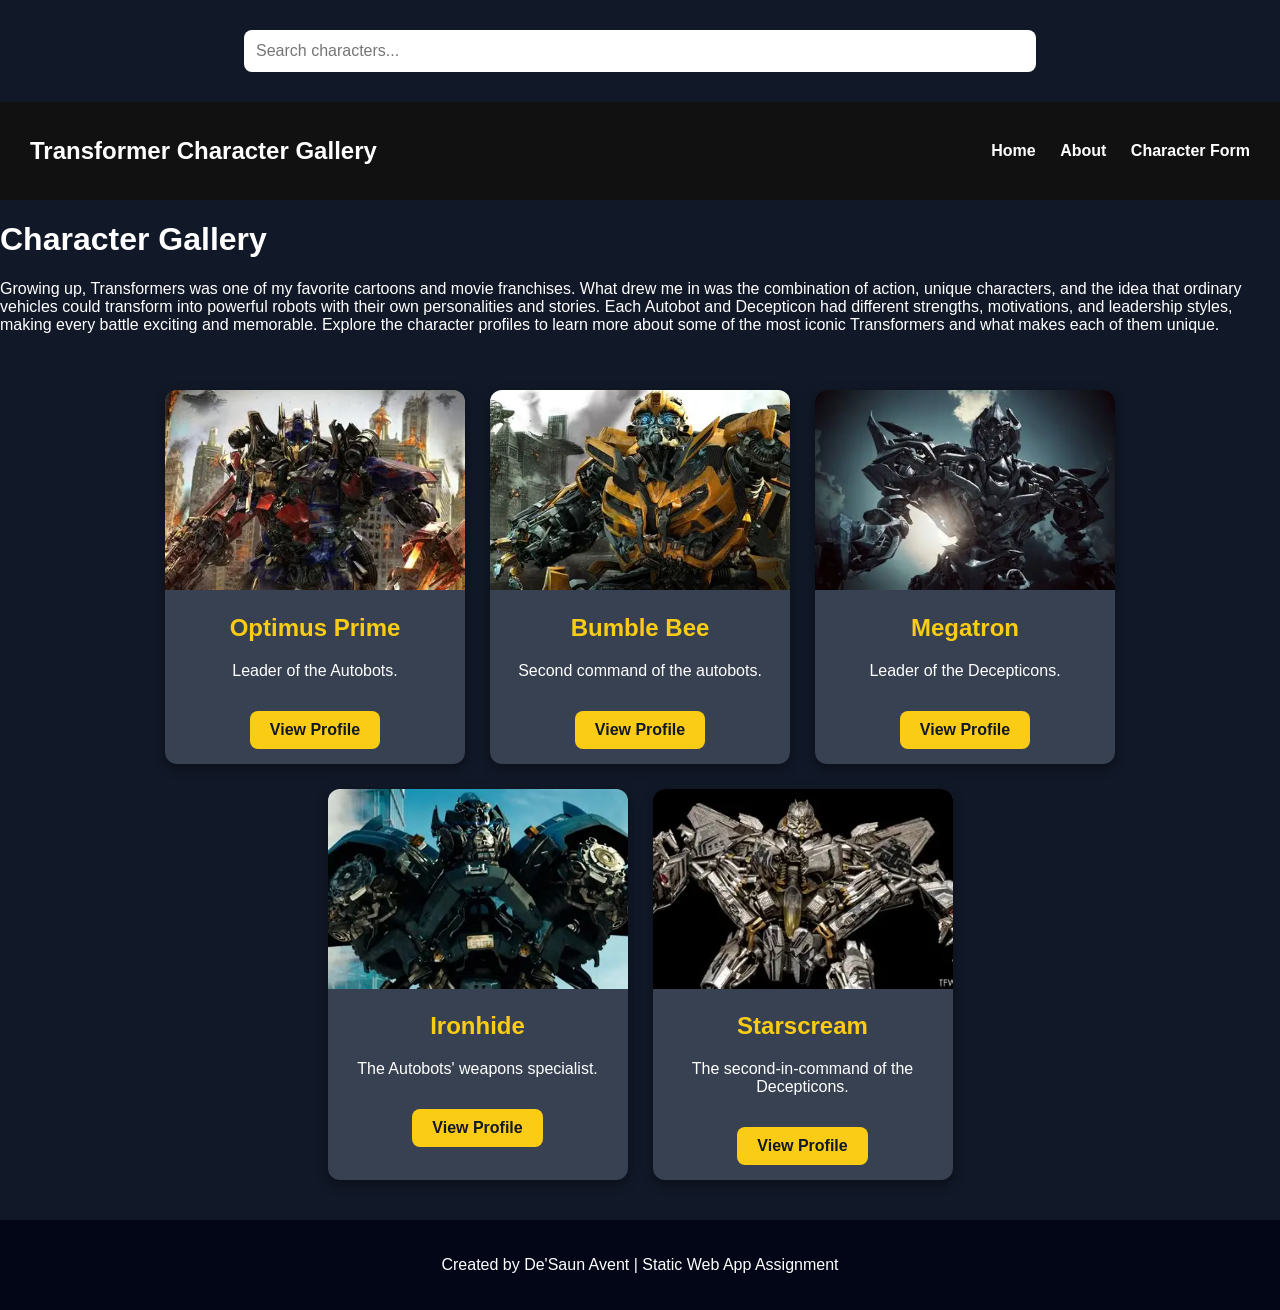
==== src/main/resources/static/index.html @ 92bd2fff "Add static files" ====
<!DOCTYPE html>
<html lang = "en">
<head>
    <meta charset="UTF-8">
     <meta name="viewport" content="width=device-width, initial-scale=1">
    <title>Character Gallery</title>
    <link rel="stylesheet" href="style.css" />
</head>

<body>
   <input 
  type="text" 
  id="searchBar" 
  placeholder="Search characters..." 
  onkeyup="searchCharacters()"
>
    <nav>
    <h2>Transformer Character Gallery</h2>

    <div class="nav-links">
        <a href="index.html">Home</a>
        <a href="about.html">About</a>
        <a href="form.html">Character Form</a>
    </div>
</nav>
     <header class="Transformers">
    <h1> Character Gallery</h1>
    <p> Growing up, Transformers was one of my favorite cartoons and movie franchises. What drew me in was the combination of action, unique characters, and the idea that ordinary vehicles could transform into powerful robots with their own personalities and stories. Each Autobot and Decepticon had different strengths, motivations, and leadership styles, making every battle exciting and memorable. Explore the character profiles to learn more about some of the most iconic Transformers and what makes each of them unique.</p>
    </header>
    
<main>
    <section class="gallery">
        <div class="card">
<img src="OptimusPrime.webp" >
<h2>Optimus Prime</h2>
<p> Leader of the Autobots.</p>
<a href="optimusprime.html" class="button">View Profile</a>
      
</div>
      <div class="card">
        <img src="BumbleBee.webp" >
        <h2>Bumble Bee</h2>
        <p>Second command of the autobots.</p>
        <a href="bumblebee.html" class="button">View Profile</a>
      </div>
 <div class="card">
        <img src="Megatron.webp" alt="Megatron">
        <h2>Megatron</h2>
        <p>Leader of the Decepticons.</p>
        <a href="megatron.html" class="button">View Profile</a>
      </div>
      <div class="card">
    <img src="Ironhide.webp" alt="Ironhide">

    <h2>Ironhide</h2>

    <p>The Autobots' weapons specialist.</p>

    <a href="ironhide.html" class="button">
        View Profile
    </a>
</div>
<div class="card">
    <img src="Starscream.webp" alt="Starscream">

    <h2>Starscream</h2>

    <p>The second-in-command of the Decepticons.</p>

    <a href="starscream.html" class="button">
        View Profile
    </a>
</div>
    </section>
  </main>
  <footer>
    <p>Created by De'Saun Avent | Static Web App Assignment</p>
  </footer>
<script src="script.js"></script>
</body>
</html>
---- src/main/resources/static/style.css ----
body {
  margin: 0;
  font-family: Arial, sans-serif;
  background: #111827;
  color: white;
}

nav {
  background: #020617;
  padding: 15px 30px;
  display: flex;
  justify-content: space-between;
  align-items: center;
}

nav a {
  color: #facc15;
  text-decoration: none;
  font-weight: bold;
}

.hero {
  text-align: center;
  padding: 60px 20px;
  background: #1f2937;
}

.hero h1 {
  font-size: 42px;
  margin-bottom: 10px;
}

.hero p {
  color: #d1d5db;
}

.gallery {
  display: flex;
  justify-content: center;
  gap: 25px;
  flex-wrap: wrap;
  padding: 40px;
}

.card {
  background: #374151;
  width: 300px;
  border-radius: 12px;
  overflow: hidden;
  text-align: center;
  box-shadow: 0 4px 12px rgba(0,0,0,0.4);
}

.card img {
  width: 100%;
  height: 200px;
  object-fit: cover;
}

.card h2 {
  color: #facc15;
}

.card p {
  padding: 0 15px;
}

.button {
  display: inline-block;
  margin: 15px;
  padding: 10px 20px;
  background: #facc15;
  color: #111827;
  text-decoration: none;
  font-weight: bold;
  border-radius: 8px;
}

.button:hover {
  background: #fde047;
}

.character-page {
  max-width: 700px;
  margin: 40px auto;
  padding: 20px;
  text-align: center;
}

.character-page img {
  max-width: 100%;
  border-radius: 12px;
}

.character-page ul {
  text-align: left;
  display: inline-block;
}

footer {
  text-align: center;
  padding: 20px;
  background: #020617;
}
.back-button {
    display: block;
    width: 180px;      
    margin: 30px auto;
    text-align: center;

    padding: 12px;
    background-color: #facc15;
    color: white;
    text-decoration: none;
    border-radius: 8px;
}
#searchBar {
    display: block;
    width: 60%;
    margin: 30px auto;
    padding: 12px;
    border-radius: 8px;
    border: none;
    font-size: 16px;
}

form {
    display: flex;
    flex-direction: column;
    gap: 12px;
    text-align: left;
}

form input,
form select,
form textarea {
    padding: 10px;
    border-radius: 8px;
    border: none;
}

textarea {
    min-height: 120px;
}
nav {
    display: flex;
    justify-content: space-between;
    align-items: center;
    background-color: #111;
    padding: 15px 30px;
}

.nav-links a {
    color: white;
    text-decoration: none;
    margin-left: 20px;
    font-weight: bold;
}

.nav-links a:hover {
    color: #ffc107;
}
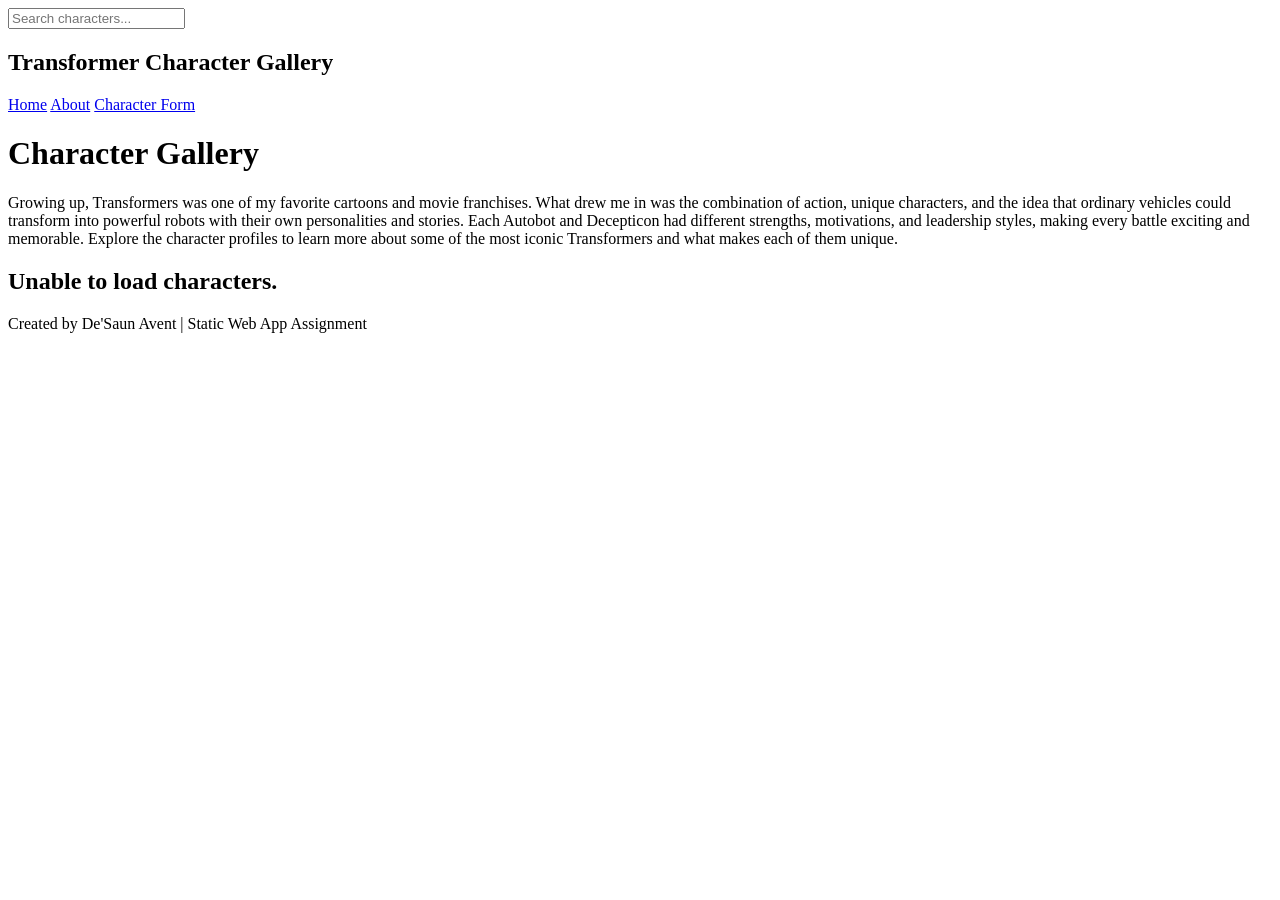
==== commit 4dccc0d8: "update" ====
--- a/src/main/resources/static/index.html
+++ b/src/main/resources/static/index.html
@@ -4,7 +4,7 @@
     <meta charset="UTF-8">
      <meta name="viewport" content="width=device-width, initial-scale=1">
     <title>Character Gallery</title>
-    <link rel="stylesheet" href="style.css" />
+    <link rel="stylesheet" href="../css/style.css" />
 </head>
 
 <body>
@@ -29,53 +29,15 @@
     </header>
     
 <main>
-    <section class="gallery">
-        <div class="card">
-<img src="OptimusPrime.webp" >
-<h2>Optimus Prime</h2>
-<p> Leader of the Autobots.</p>
-<a href="optimusprime.html" class="button">View Profile</a>
-      
-</div>
-      <div class="card">
-        <img src="BumbleBee.webp" >
-        <h2>Bumble Bee</h2>
-        <p>Second command of the autobots.</p>
-        <a href="bumblebee.html" class="button">View Profile</a>
-      </div>
- <div class="card">
-        <img src="Megatron.webp" alt="Megatron">
-        <h2>Megatron</h2>
-        <p>Leader of the Decepticons.</p>
-        <a href="megatron.html" class="button">View Profile</a>
-      </div>
-      <div class="card">
-    <img src="Ironhide.webp" alt="Ironhide">
+    <div id="character-container">
+        <p>Loading Characters...</p>
+    </div>
+    
 
-    <h2>Ironhide</h2>
-
-    <p>The Autobots' weapons specialist.</p>
-
-    <a href="ironhide.html" class="button">
-        View Profile
-    </a>
-</div>
-<div class="card">
-    <img src="Starscream.webp" alt="Starscream">
-
-    <h2>Starscream</h2>
-
-    <p>The second-in-command of the Decepticons.</p>
-
-    <a href="starscream.html" class="button">
-        View Profile
-    </a>
-</div>
-    </section>
   </main>
   <footer>
     <p>Created by De'Saun Avent | Static Web App Assignment</p>
   </footer>
-<script src="script.js"></script>
+<script src="js/script.js"></script>
 </body>
 </html>
